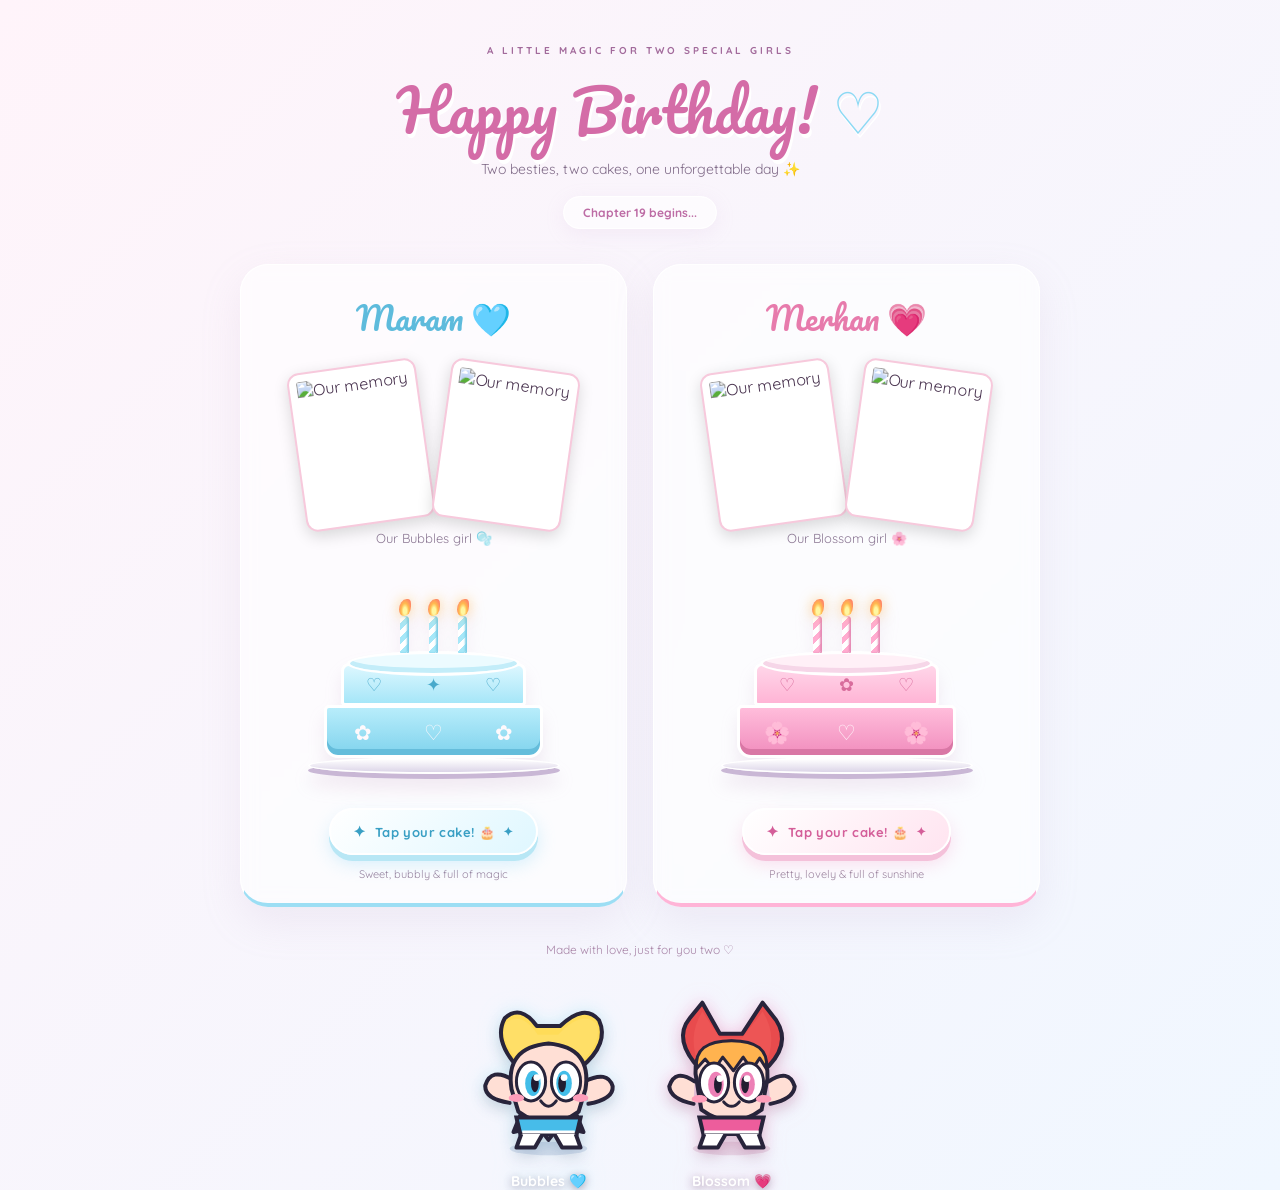
==== index.html @ f3f2b746 "Add files via upload" ====
<!DOCTYPE html>
<html lang="en">
<head>
    <meta charset="UTF-8">
    <meta name="viewport" content="width=device-width, initial-scale=1.0">

    <title>Maram & Merhan | Birthday 19</title>

    <link rel="stylesheet" href="style.css">
    <script src="new.js" defer></script>
</head>

<body>


    <div class="ambient-background" id="ambientBackground"></div>

    <main class="page">

        <header class="heading">
            <p class="small-title">A LITTLE MAGIC FOR TWO SPECIAL GIRLS</p>

            <h1>Happy Birthday! <span>♡</span></h1>

            <p class="subtitle">
                Two besties, two cakes, one unforgettable day ✨
            </p>

            <div class="age">Chapter 19 begins...</div>
                                            

</div>
        </header>

        <section class="birthday-girls">

            <!-- MARAM -->
            <article class="girl-card maram-card">


                <div class="girl-name">
                    Maram <span>🩵</span>
                </div>
                <br>
                                    <div class="cake-photo-section">

    <img src="images/IMG_20250909_205430.jpg"
         class="memory-photo photo-left"
         alt="Our memory">

    <!-- حطي هنا كود بوكس التورتة الأول -->

    <img src="images/WhatsApp Image 2026-10-30 at 3.45.13 AM.jpeg"
         class="memory-photo photo-right"
         alt="Our memory">

</div>

                <p class="character">Our Bubbles girl 🫧</p>

                <button
                    class="cake-button"
                    id="maramCake"
                    type="button"
                    aria-label="Open Maram's birthday page">

                    <div class="cake-scene blue-cake">

                        <div class="candles">
                            <span class="candle"><i></i></span>
                            <span class="candle"><i></i></span>
                            <span class="candle"><i></i></span>
                        </div>

                        <div class="cake-top"></div>

                        <div class="cake-layer layer-top">
                            <span>♡</span>
                            <span>✦</span>
                            <span>♡</span>
                        </div>

                        <div class="cake-layer layer-bottom">
                            <span>✿</span>
                            <span>♡</span>
                            <span>✿</span>
                        </div>

                        <div class="cake-plate"></div>

                    </div>

                    <span class="tap-text">Tap your cake! 🎂</span>

                </button>

                <p class="card-caption">
                    Sweet, bubbly & full of magic
                </p>

            </article>


            <!-- MERHAN -->
            <article class="girl-card merhan-card">

                <div class="girl-name">
                    Merhan <span>💗</span>
                </div><br>
                                                    <div class="cake-photo-section">

    <img src="images/WhatsApp Image 2026-10-30 at 3.45.12 AM.jpeg"
         class="memory-photo photo-left"
         alt="Our memory">

    <!-- حطي هنا كود بوكس التورتة الأول -->

    <img src="images/IMG-20250826-WA0435.jpg"
         class="memory-photo photo-right"
         alt="Our memory">

</div>

                <p class="character">Our Blossom girl 🌸</p>

                <button
                    class="cake-button"
                    id="merhanCake"
                    type="button"
                    aria-label="Open Merhan's birthday page">

                    <div class="cake-scene pink-cake">

                        <div class="candles">
                            <span class="candle"><i></i></span>
                            <span class="candle"><i></i></span>
                            <span class="candle"><i></i></span>
                        </div>

                        <div class="cake-top"></div>

                        <div class="cake-layer layer-top">
                            <span>♡</span>
                            <span>✿</span>
                            <span>♡</span>
                        </div>

                        <div class="cake-layer layer-bottom">
                            <span>🌸</span>
                            <span>♡</span>
                            <span>🌸</span>
                        </div>

                        <div class="cake-plate"></div>

                    </div>

                    <span class="tap-text">Tap your cake! 🎂</span>

                </button>

                <p class="card-caption">
                    Pretty, lovely & full of sunshine
                </p>

            </article>

        </section>

        <p class="bottom-note">
            Made with love, just for you two ♡
        </p>

    </main>
    <div class="characters-stage" id="charactersStage">

    <!-- Bubbles for Maram -->
    <div class="character-drawing bubbles-character" id="bubblesCharacter">
        <svg viewBox="0 0 160 180" role="img" aria-label="Cute blue cartoon girl">
            <ellipse cx="80" cy="160" rx="40" ry="7" fill="#315f9b" opacity=".15"/>
            <path d="M48 76 Q23 48 35 26 Q51 11 68 34 L92 34 Q117 10 132 28 Q143 52 113 77"
                  fill="#ffdc58" stroke="#28243b" stroke-width="4" stroke-linejoin="round"/>
            <path d="M49 70 Q27 44 37 30 Q53 19 69 43 L90 43 Q113 18 129 31 Q137 49 112 73"
                  fill="#ffdf67"/>
            <path d="M43 89 Q21 76 15 95 Q14 109 40 113 M117 91 Q141 79 146 96 Q147 109 121 114"
                  fill="#ffdfd5" stroke="#28243b" stroke-width="4" stroke-linecap="round"/>
            <path d="M55 116 L44 143 L69 137 L80 151 L91 137 L116 143 L105 116"
                  fill="#fff" stroke="#28243b" stroke-width="4" stroke-linejoin="round"/>
            <path d="M42 99 Q35 56 80 52 Q125 56 118 99 L111 122 Q80 145 49 122Z"
                  fill="#ffdfd5" stroke="#28243b" stroke-width="4"/>
            <ellipse cx="62" cy="91" rx="15" ry="20" fill="#fff" stroke="#28243b" stroke-width="3"/>
            <ellipse cx="98" cy="91" rx="15" ry="20" fill="#fff" stroke="#28243b" stroke-width="3"/>
            <ellipse cx="64" cy="93" rx="8" ry="13" fill="#42bde8"/>
            <ellipse cx="96" cy="93" rx="8" ry="13" fill="#42bde8"/>
            <ellipse cx="66" cy="93" rx="4" ry="9" fill="#211d31"/>
            <ellipse cx="94" cy="93" rx="4" ry="9" fill="#211d31"/>
            <circle cx="68" cy="87" r="3.5" fill="#fff"/>
            <circle cx="96" cy="87" r="3.5" fill="#fff"/>
            <ellipse cx="47" cy="108" rx="8" ry="4" fill="#ff9dba"/>
            <ellipse cx="113" cy="108" rx="8" ry="4" fill="#ff9dba"/>
            <path d="M72 111 Q80 122 88 111" fill="none" stroke="#28243b" stroke-width="3" stroke-linecap="round"/>
            <path d="M47 128 L113 128 L109 145 L51 145Z" fill="#47bce9" stroke="#28243b" stroke-width="4"/>
            <path d="M52 145 L47 159 L66 159 L74 145 M86 145 L94 159 L113 159 L108 145"
                  fill="#fff" stroke="#28243b" stroke-width="4" stroke-linejoin="round"/>
            <path d="M53 143 L107 143" stroke="#fff" stroke-width="3"/>
        </svg>
        <span class="character-label">Bubbles 🩵</span>
    </div>

    <!-- Blossom for Merhan -->
    <div class="character-drawing blossom-character" id="blossomCharacter">
        <svg viewBox="0 0 160 180" role="img" aria-label="Cute pink cartoon girl">
            <ellipse cx="80" cy="160" rx="40" ry="7" fill="#a43c76" opacity=".15"/>
            <path d="M48 79 Q19 48 37 26 L50 10 L68 42 L91 42 L112 10 L126 28 Q143 54 112 81"
                  fill="#e84b4d" stroke="#28243b" stroke-width="4" stroke-linejoin="round"/>
            <path d="M48 78 Q33 46 50 19 L68 46 L91 46 L112 19 Q130 48 112 78"
                  fill="#ed5555"/>
            <path d="M42 91 Q22 77 16 96 Q17 109 41 114 M118 91 Q139 77 145 96 Q144 109 120 114"
                  fill="#ffdfd5" stroke="#28243b" stroke-width="4" stroke-linecap="round"/>
            <path d="M43 83 Q41 52 80 50 Q119 52 117 88 L111 120 Q80 143 49 120Z"
                  fill="#ffdfd5" stroke="#28243b" stroke-width="4"/>
            <path d="M44 78 Q41 49 80 49 Q119 49 116 78 L109 67 L101 79 L92 66 L82 80 L71 66 L62 79 L53 68Z"
                  fill="#ffb34f" stroke="#28243b" stroke-width="3" stroke-linejoin="round"/>
            <ellipse cx="62" cy="92" rx="15" ry="20" fill="#fff" stroke="#28243b" stroke-width="3"/>
            <ellipse cx="98" cy="92" rx="15" ry="20" fill="#fff" stroke="#28243b" stroke-width="3"/>
            <ellipse cx="64" cy="94" rx="8" ry="13" fill="#ed80b6"/>
            <ellipse cx="96" cy="94" rx="8" ry="13" fill="#ed80b6"/>
            <ellipse cx="66" cy="94" rx="4" ry="9" fill="#211d31"/>
            <ellipse cx="94" cy="94" rx="4" ry="9" fill="#211d31"/>
            <circle cx="68" cy="88" r="3.5" fill="#fff"/>
            <circle cx="96" cy="88" r="3.5" fill="#fff"/>
            <ellipse cx="47" cy="109" rx="8" ry="4" fill="#ff9dba"/>
            <ellipse cx="113" cy="109" rx="8" ry="4" fill="#ff9dba"/>
            <path d="M72 112 Q80 121 88 112" fill="none" stroke="#28243b" stroke-width="3" stroke-linecap="round"/>
            <path d="M47 128 L113 128 L109 145 L51 145Z" fill="#ed5d9c" stroke="#28243b" stroke-width="4"/>
            <path d="M52 145 L47 159 L66 159 L74 145 M86 145 L94 159 L113 159 L108 145"
                  fill="#fff" stroke="#28243b" stroke-width="4" stroke-linejoin="round"/>
            <path d="M52 143 L108 143" stroke="#fff" stroke-width="3"/>
        </svg>
        <span class="character-label">Blossom 💗</span>


</body>
</html>
---- style.css ----
@import url('https://fonts.googleapis.com/css2?family=Quicksand:wght@400;500;600;700&family=Pacifico&display=swap');

:root {
    --blue: #8bd9f4;
    --pink: #ff9fcb;
    --dark: #49334f;
}

* {
    box-sizing: border-box;
    margin: 0;
    padding: 0;
}

html {
    min-height: 100%;
}

body {
    min-height: 100vh;
    font-family: 'Quicksand', sans-serif;
    color: var(--dark);
    overflow-x: hidden;
    background: linear-gradient(135deg, #fff4fa, #f0f7ff, #fff8e9, #fceeff);
    background-size: 300% 300%;
    animation: backgroundFlow 14s ease infinite;
}

button {
    font: inherit;
}

.ambient-background {
    position: fixed;
    inset: 0;
    width: 100%;
    height: 100%;
    overflow: hidden;
    pointer-events: none;
    z-index: 0;
}

.decoration {
    position: absolute;
    top: 110%;
    left: 0;
    user-select: none;
    line-height: 1;
    opacity: 0;
    animation: floatUp linear infinite;
    will-change: transform, opacity;
}

.page {
    position: relative;
    z-index: 1;
    width: min(100% - 32px, 1000px);
    min-height: 100vh;
    margin: auto;
    padding: 44px 0 24px;
    text-align: center;
}

.heading {
    margin-bottom: 35px;
}

.small-title {
    color: #a26a9b;
    font-size: 10px;
    font-weight: 700;
    letter-spacing: 3px;
    margin-bottom: 13px;
}

h1 {
    font-family: 'Pacifico', cursive;
    font-size: clamp(34px, 6vw, 58px);
    font-weight: 400;
    line-height: 1.35;
    color: #d46ca7;
    text-shadow: 2px 4px 0 #ffffff;
}

h1 span {
    color: #8bd9f4;
}

.subtitle {
    margin-top: 12px;
    color: #816c89;
    font-size: 14px;
}

.age {
    display: inline-block;
    margin-top: 18px;
    padding: 8px 19px;
    border: 1px solid #ffffff;
    border-radius: 30px;
    background: #ffffff9c;
    color: #bd6ca5;
    font-size: 12px;
    font-weight: 700;
    box-shadow: 0 5px 20px #c9a4d522;
}

.birthday-girls {
    display: grid;
    grid-template-columns: repeat(2, minmax(0, 1fr));
    gap: 26px;
    max-width: 800px;
    margin: 0 auto;
}

.girl-card {
    position: relative;
    padding: 24px 12px 22px;
    border: 1px solid #ffffff;
    border-radius: 28px;
    background: #ffffff9c;
    box-shadow: 0 15px 40px #bda4c326;
    backdrop-filter: blur(8px);
    transition: transform 0.3s ease, box-shadow 0.3s ease;
    animation: cardAppear 0.8s both;
}

.girl-card:nth-child(2) {
    animation-delay: 0.2s;
}

.girl-card:hover {
    transform: translateY(-6px);
    box-shadow: 0 20px 45px #bda4c33d;
}

.maram-card {
    border-bottom: 4px solid #9cdef4;
}

.merhan-card {
    border-bottom: 4px solid #ffb4d7;
}

.girl-name {
    font-family: 'Pacifico', cursive;
    font-size: 32px;
    color: #5ebbdc;
}

.merhan-card .girl-name {
    color: #e77bac;
}

.character {
    margin-top: 5px;
    font-size: 13px;
    color: #8c7894;
}

.cake-button {
    display: block;
    width: 100%;
    margin: 18px auto 8px;
    padding: 0;
    border: none;
    background: transparent;
    color: inherit;
    cursor: pointer;
    -webkit-tap-highlight-color: transparent;
}

.cake-scene {
    position: relative;
    width: min(100%, 280px);
    height: 230px;
    margin: auto;
    display: flex;
    flex-direction: column;
    align-items: center;
    justify-content: flex-end;
    padding-bottom: 20px;
    filter: drop-shadow(0 12px 8px #b68db525);
    animation: cakeFloat 3s ease-in-out infinite;
    transition: transform 0.25s ease;
}

.cake-button:hover .cake-scene {
    transform: scale(1.06) rotate(-2deg);
}

.cake-button:active .cake-scene {
    transform: scale(0.96);
}

.candles {
    position: relative;
    z-index: 4;
    display: flex;
    align-items: flex-end;
    gap: 20px;
    margin-bottom: -2px;
}

.candle {
    position: relative;
    width: 9px;
    height: 37px;
    border-radius: 4px 4px 1px 1px;
    background: repeating-linear-gradient(
        135deg,
        #ffffff 0 5px,
        #a6e7f8 5px 10px
    );
    box-shadow: inset -2px 0 2px #7ccde5;
}

.pink-cake .candle {
    background: repeating-linear-gradient(
        135deg,
        #ffffff 0 5px,
        #ffacd0 5px 10px
    );
    box-shadow: inset -2px 0 2px #e58bb5;
}

.candle i {
    position: absolute;
    width: 12px;
    height: 17px;
    left: -1.5px;
    top: -17px;
    border-radius: 70% 30% 60% 40%;
    background: radial-gradient(ellipse at 50% 70%, #fff7a0 0 20%, #ffb94f 45%, #ff8a65 75%);
    transform-origin: bottom center;
    animation: flameFlicker 0.55s ease-in-out infinite alternate;
    box-shadow: 0 0 13px #ffbd59a8;
}

.cake-top {
    position: relative;
    z-index: 3;
    width: 62%;
    height: 25px;
    border-radius: 50%;
    margin-bottom: -13px;
    background: #fff0f7;
    border: 3px solid #ffffff;
    box-shadow: inset 0 -5px 0 #f6d6e8;
}

.blue-cake .cake-top {
    background: #ecfbff;
    box-shadow: inset 0 -5px 0 #c3edf9;
}

.cake-layer {
    position: relative;
    z-index: 2;
    display: flex;
    align-items: center;
    justify-content: space-around;
    width: 68%;
    height: 43px;
    font-size: 18px;
    border: 3px solid #ffffff;
}

.layer-top {
    width: 66%;
    border-radius: 8px 8px 4px 4px;
    background: linear-gradient(180deg, #ffd6e9, #ffb4d5);
    color: #d86c9c;
}

.blue-cake .layer-top {
    background: linear-gradient(180deg, #dcf7ff, #a6e6f8);
    color: #48a9cb;
}

.layer-bottom {
    width: 78%;
    height: 53px;
    border-radius: 5px 5px 14px 14px;
    background: linear-gradient(180deg, #ffbddb, #f18dbd);
    color: #fff9fc;
    font-size: 21px;
    margin-top: -1px;
    box-shadow: inset 0 -6px 0 #d977a5;
}

.blue-cake .layer-bottom {
    background: linear-gradient(180deg, #b8edfb, #80d3ed);
    box-shadow: inset 0 -6px 0 #65bddb;
}

.cake-plate {
    width: 90%;
    height: 17px;
    margin-top: -1px;
    border-radius: 50%;
    background: linear-gradient(#ffffff, #dcd5e8);
    border: 2px solid #ffffff;
    box-shadow: 0 5px 0 #c9b7d5;
}

.tap-text {
    display: inline-block;
    margin-top: 8px;
    padding: 9px 16px;
    border-radius: 25px;
    background: #ffffffd9;
    color: #a76c9c;
    font-size: 12px;
    font-weight: 700;
    box-shadow: 0 4px 12px #d5b7d622;
    transition: background 0.2s ease;
}

.cake-button:hover .tap-text {
    background: #ffffff;
}

.card-caption {
    margin-top: 12px;
    color: #98839d;
    font-size: 11px;
}

.bottom-note {
    margin-top: 35px;
    color: #aa87a9;
    font-size: 12px;
}

.surprise-overlay {
    position: fixed;
    inset: 0;
    z-index: 10;
    display: flex;
    align-items: center;
    justify-content: center;
    padding: 20px;
    background: #49334f80;
    backdrop-filter: blur(8px);
    opacity: 0;
    visibility: hidden;
    transition: opacity 0.3s ease, visibility 0.3s ease;
}

.surprise-overlay.active {
    opacity: 1;
    visibility: visible;
}

.surprise-card {
    position: relative;
    width: min(100%, 460px);
    padding: 40px 25px 30px;
    border: 3px solid #ffffff;
    border-radius: 30px;
    background: linear-gradient(145deg, #fffafd, #f5f5ff);
    text-align: center;
    box-shadow: 0 20px 70px #34203c45;
    transform: translateY(25px) scale(0.92);
    transition: transform 0.35s ease;
}

.surprise-overlay.active .surprise-card {
    transform: translateY(0) scale(1);
}

.close-button {
    position: absolute;
    top: 12px;
    right: 16px;
    width: 34px;
    height: 34px;
    border: none;
    border-radius: 50%;
    background: #f4e5f3;
    color: #805c83;
    font-size: 25px;
    cursor: pointer;
}

.surprise-decoration {
    margin-bottom: 14px;
    font-size: 38px;
    animation: decorationBounce 1.6s ease-in-out infinite;
}

.surprise-label {
    color: #b18aaf;
    font-size: 10px;
    letter-spacing: 2px;
    font-weight: 700;
}

.surprise-card h2 {
    margin: 12px 0;
    color: #d46ca7;
    font-family: 'Pacifico', cursive;
    font-size: clamp(27px, 6vw, 37px);
    font-weight: 400;
}

.surprise-message {
    margin: 0 auto;
    max-width: 340px;
    color: #786781;
    font-size: 14px;
    line-height: 1.9;
    white-space: pre-line;
}

.surprise-hearts {
    margin: 20px 0;
    color: #ed91c2;
    letter-spacing: 7px;
    animation: heartPulse 1.5s ease-in-out infinite;
}

.music-button {
    border: none;
    border-radius: 30px;
    padding: 13px 20px;
    background: linear-gradient(135deg, #f4a6d0, #b8dff9);
    color: #ffffff;
    font-weight: 700;
    cursor: pointer;
    box-shadow: 0 6px 16px #d3a9d53d;
    transition: transform 0.2s ease;
}

.music-button:hover {
    transform: translateY(-2px);
}

@keyframes backgroundFlow {
    0%, 100% { background-position: 0% 50%; }
    50% { background-position: 100% 50%; }
}

@keyframes floatUp {
    0% {
        transform: translate3d(0, 0, 0) rotate(0deg);
        opacity: 0;
    }
    10% { opacity: 0.85; }
    50% { transform: translate3d(35px, -60vh, 0) rotate(160deg); }
    90% { opacity: 0.8; }
    100% {
        transform: translate3d(-25px, -125vh, 0) rotate(320deg);
        opacity: 0;
    }
}

@keyframes cakeFloat {
    0%, 100% { transform: translateY(0); }
    50% { transform: translateY(-8px); }
}

@keyframes flameFlicker {
    from { transform: rotate(-7deg) scale(1); }
    to { transform: rotate(8deg) scale(0.9, 1.08); }
}

@keyframes cardAppear {
    from { opacity: 0; transform: translateY(25px); }
    to { opacity: 1; transform: translateY(0); }
}

@keyframes decorationBounce {
    0%, 100% { transform: translateY(0) rotate(-3deg); }
    50% { transform: translateY(-7px) rotate(3deg); }
}

@keyframes heartPulse {
    0%, 100% { transform: scale(1); }
    50% { transform: scale(1.08); }
}

@media (max-width: 600px) {
    .page {
        width: min(100% - 20px, 420px);
        padding-top: 32px;
    }

    .heading {
        margin-bottom: 24px;
    }

    .small-title {
        font-size: 8px;
        letter-spacing: 1.5px;
    }

    .subtitle {
        font-size: 12px;
        line-height: 1.7;
    }

    .birthday-girls {
        gap: 12px;
    }

    .girl-card {
        padding: 19px 6px 18px;
        border-radius: 21px;
    }

    .girl-name {
        font-size: clamp(21px, 5vw, 29px);
    }

    .character {
        font-size: 10px;
    }

    .cake-scene {
        height: 180px;
        padding-bottom: 15px;
    }

    .candles {
        gap: 13px;
    }

    .candle {
        height: 29px;
        width: 7px;
    }

    .candle i {
        width: 10px;
        height: 14px;
        top: -14px;
    }

    .cake-top {
        height: 19px;
        margin-bottom: -10px;
    }

    .cake-layer {
        height: 34px;
        font-size: 14px;
    }

    .layer-bottom {
        height: 43px;
        font-size: 17px;
    }

    .cake-plate {
        height: 13px;
    }

    .tap-text {
        padding: 8px 7px;
        font-size: 10px;
    }

    .card-caption {
        font-size: 9px;
        line-height: 1.5;
    }

    .bottom-note {
        margin-top: 25px;
    }

    .surprise-card {
        padding: 38px 18px 25px;
    }

    .surprise-message {
        font-size: 13px;
    }
}

@media (prefers-reduced-motion: reduce) {
    *, *::before, *::after {
        animation-duration: 0.01ms !important;
        animation-iteration-count: 1 !important;
        scroll-behavior: auto !important;
    }
}

/* Animated cartoon characters */

.characters-stage {
    position: relative;
    z-index: 3;
    display: flex;
    align-items: center;
    justify-content: center;
    gap: 8px;
    width: 100%;
    margin: 12px auto 0;
}

.character-drawing {
    display: flex;
    flex-direction: column;
    align-items: center;
    width: 32%;
    max-width: 175px;
    min-width: 0;
    transform-origin: center bottom;
    animation: characterFly 2.4s ease-in-out infinite;
}

.character-drawing svg {
    display: block;
    width: 100%;
    max-height: 175px;
    overflow: visible;
    filter: drop-shadow(0 7px 7px #2c173222);
}

.character-label {
    margin-top: 4px;
    font-size: clamp(10px, 2.5vw, 14px);
    font-weight: 700;
    color: white;
    text-shadow: 0 2px 8px #36204766;
}

.blossom-character {
    animation-delay: -.8s;
}

.kitty-character {
    animation-delay: -.4s;
}

.character-drawing svg path,
.character-drawing svg ellipse {
    vector-effect: non-scaling-stroke;
}

.character-drawing:hover {
    animation: characterJump .55s ease-in-out;
}

.characters-stage .bubbles-character {
    filter: drop-shadow(0 0 9px #b6f0ff88);
}

.characters-stage .blossom-character {
    filter: drop-shadow(0 0 9px #ffadd588);
}

.characters-stage .kitty-character {
    filter: drop-shadow(0 0 9px #ffc3e288);
}

@keyframes characterFly {
    0%, 100% {
        transform: translateY(0) rotate(-3deg);
    }
    50% {
        transform: translateY(-13px) rotate(3deg);
    }
}

@keyframes characterJump {
    0%, 100% { transform: translateY(0) scale(1); }
    45% { transform: translateY(-20px) scale(1.06); }
}

@media (max-width: 480px) {
    .characters-stage {
        gap: 3px;
    }

    .character-drawing {
        width: 33%;
    }

    .character-drawing svg {
        max-height: 125px;
    }
}

/* Cute animated Tap Your Cake button */

.tap-text {
    position: relative;
    display: inline-flex;
    align-items: center;
    justify-content: center;
    gap: 8px;
    margin-top: 14px;
    padding: 12px 22px;
    border: 2px solid #ffffff;
    border-radius: 50px;
    background: linear-gradient(135deg, #ffffff, #fce8f5);
    color: #c45c9c;
    font-family: 'Quicksand', sans-serif;
    font-size: 13px;
    font-weight: 700;
    letter-spacing: .4px;
    box-shadow:
        0 6px 0 #e8c9e0,
        0 9px 18px #d7a7d955;
    cursor: pointer;
    animation: tapButtonFloat 2s ease-in-out infinite;
    transition: background .3s, box-shadow .3s;
}

.maram-card .tap-text {
    background: linear-gradient(135deg, #ffffff, #dff7ff);
    color: #399fc4;
    box-shadow:
        0 6px 0 #b8e7f5,
        0 9px 18px #83d5f455;
}

.merhan-card .tap-text {
    background: linear-gradient(135deg, #ffffff, #ffe4f0);
    color: #d45e99;
    box-shadow:
        0 6px 0 #f4c1da,
        0 9px 18px #f3a3ca55;
}

.tap-text::before {
    content: "✦";
    font-size: 15px;
    animation: tapSparkle 1.2s ease-in-out infinite;
}

.tap-text::after {
    content: "✦";
    font-size: 12px;
    animation: tapSparkle 1.2s .6s ease-in-out infinite;
}

.cake-button:hover .tap-text {
    transform: translateY(-3px);
    filter: brightness(1.04);
}

.cake-button:active .tap-text {
    transform: translateY(3px);
    box-shadow: none;
}

@keyframes tapButtonFloat {
    0%, 100% {
        translate: 0 0;
    }
    50% {
        translate: 0 -4px;
    }
}

@keyframes tapSparkle {
    0%, 100% {
        opacity: .45;
        transform: scale(.8) rotate(0deg);
    }
    50% {
        opacity: 1;
        transform: scale(1.25) rotate(25deg);
    }
}

@media (prefers-reduced-motion: reduce) {
    .tap-text,
    .tap-text::before,
    .tap-text::after {
        animation: none;
    }
}

.birthday-surprise {
    text-align: center;
    padding: 20px 10px;
    overflow: hidden;
    color: #75516e;
}

.birthday-hero {
    font-size: 90px;
    margin: 15px auto;
    animation: heroFloat 2s ease-in-out infinite;
}

.birthday-cake {
    width: 180px;
    margin: 40px auto 25px;
    position: relative;
    transition: transform .7s ease;
}

.cake-icing {
    height: 18px;
    background: #fff4fc;
    border-radius: 50%;
    border: 3px solid #eaa3d0;
    position: relative;
    z-index: 2;
}

.cake-body {
    height: 55px;
    background: linear-gradient(#ffb8dd, #f17bb9);
    border: 3px solid #d85c9e;
    border-radius: 8px 8px 15px 15px;
    color: white;
    font-size: 25px;
    display: flex;
    align-items: center;
    justify-content: space-around;
}

.cake-bottom {
    height: 12px;
    background: #fff1fa;
    border: 3px solid #d85c9e;
    border-radius: 50%;
    margin-top: -3px;
}

.candle-row {
    display: flex;
    justify-content: center;
    gap: 22px;
    height: 43px;
    align-items: flex-end;
}

.birthday-candle {
    width: 8px;
    height: 30px;
    background: repeating-linear-gradient(
        45deg, #fff 0 5px, #f5a0cd 5px 10px
    );
    border-radius: 3px 3px 0 0;
    position: relative;
}

.birthday-candle i {
    position: absolute;
    width: 12px;
    height: 17px;
    background: #ffb52e;
    border-radius: 50% 50% 45% 45%;
    top: -19px;
    left: -2px;
    box-shadow: 0 0 12px #ffca54;
    animation: flameDance .4s infinite alternate;
}

.birthday-surprise.is-blown .birthday-candle i {
    opacity: 0;
    transform: scale(.1) translateY(-10px);
    transition: .4s;
}

.birthday-start {
    border: none;
    padding: 15px 22px;
    border-radius: 40px;
    color: white;
    background: linear-gradient(135deg, #ed79b5, #bd76db);
    box-shadow: 0 6px 0 #c35c9a, 0 10px 25px #e9a2d755;
    font-weight: bold;
    font-size: 15px;
    cursor: pointer;
    transition: .25s;
}

.birthday-start:hover {
    transform: translateY(-3px);
}

.birthday-start:disabled {
    opacity: .7;
    cursor: default;
}

.birthday-hint {
    font-size: 14px;
}

.birthday-message {
    opacity: 0;
    max-height: 0;
    overflow: hidden;
    transform: translateY(20px);
    transition: opacity .8s, transform .8s, max-height .8s;
}

.birthday-surprise.show-message .birthday-message {
    opacity: 1;
    max-height: 350px;
    transform: translateY(0);
}

.birthday-message h2 {
    color: #d94d98;
    line-height: 1.6;
}

.birthday-message p {
    line-height: 1.9;
}

.birthday-surprise.show-message .birthday-hero {
    animation: birthdayDance .7s ease-in-out 3;
}

.birthday-surprise.is-blown .birthday-cake {
    animation: cakeCelebrate .7s ease;
}

.birthday-surprise.is-blown .party-lights {
    animation: sparkleParty .6s ease-in-out 5;
}

@keyframes heroFloat {
    0%, 100% { transform: translateY(0); }
    50% { transform: translateY(-10px); }
}

@keyframes flameDance {
    from { transform: rotate(-5deg) scale(.95); }
    to { transform: rotate(5deg) scale(1.08); }
}

@keyframes birthdayDance {
    0%, 100% { transform: translateY(0) rotate(0); }
    50% { transform: translateY(-18px) rotate(7deg); }
}

@keyframes cakeCelebrate {
    50% { transform: scale(1.08) rotate(-3deg); }
}

@keyframes sparkleParty {
    50% { transform: scale(1.2); opacity: .5; }
}

@media (prefers-reduced-motion: reduce) {
    .birthday-hero,
    .birthday-candle i {
        animation: none;
    }
}
/* Photo gallery */
.photo-gallery {
    display: flex;
    justify-content: center;
    align-items: center;
    flex-wrap: wrap;
    gap: 20px;
    padding: 20px;
}

/* Photo frames */
.memory-photo {
    width: 130px;
    height: 160px;
    object-fit: cover;
    padding: 7px;
    background: white;
    border: 2px solid #f7c9dc;
    border-radius: 12px;
    box-shadow: 0 5px 15px rgba(0, 0, 0, 0.15);
    transition: transform 0.3s ease;
}

/* Hover animation */
.memory-photo:hover {
    transform: scale(1.08) rotate(0deg);
    z-index: 5;
}

/* Bubbles theme */
.bubbles-gallery .memory-photo {
    border-color: #a9dcff;
    box-shadow: 0 5px 15px rgba(100, 180, 255, 0.25);
}

/* Blossom theme */
.blossom-gallery .memory-photo {
    border-color: #ffb6d0;
    box-shadow: 0 5px 15px rgba(255, 120, 170, 0.25);
}

/* Cake box photo positions */
.cake-photo-section {
    position: relative;
    display: flex;
    justify-content: center;
    align-items: center;
    gap: 15px;
    flex-wrap: wrap;
}

.cake-photo-section .photo-left {
    transform: rotate(-8deg);
}

.cake-photo-section .photo-right {
    transform: rotate(8deg);
}

/* Mobile */
@media (max-width: 600px) {
    .memory-photo {
        width: 90px;
        height: 115px;
    }

    .photo-gallery {
        gap: 10px;
        padding: 10px;
    }
}
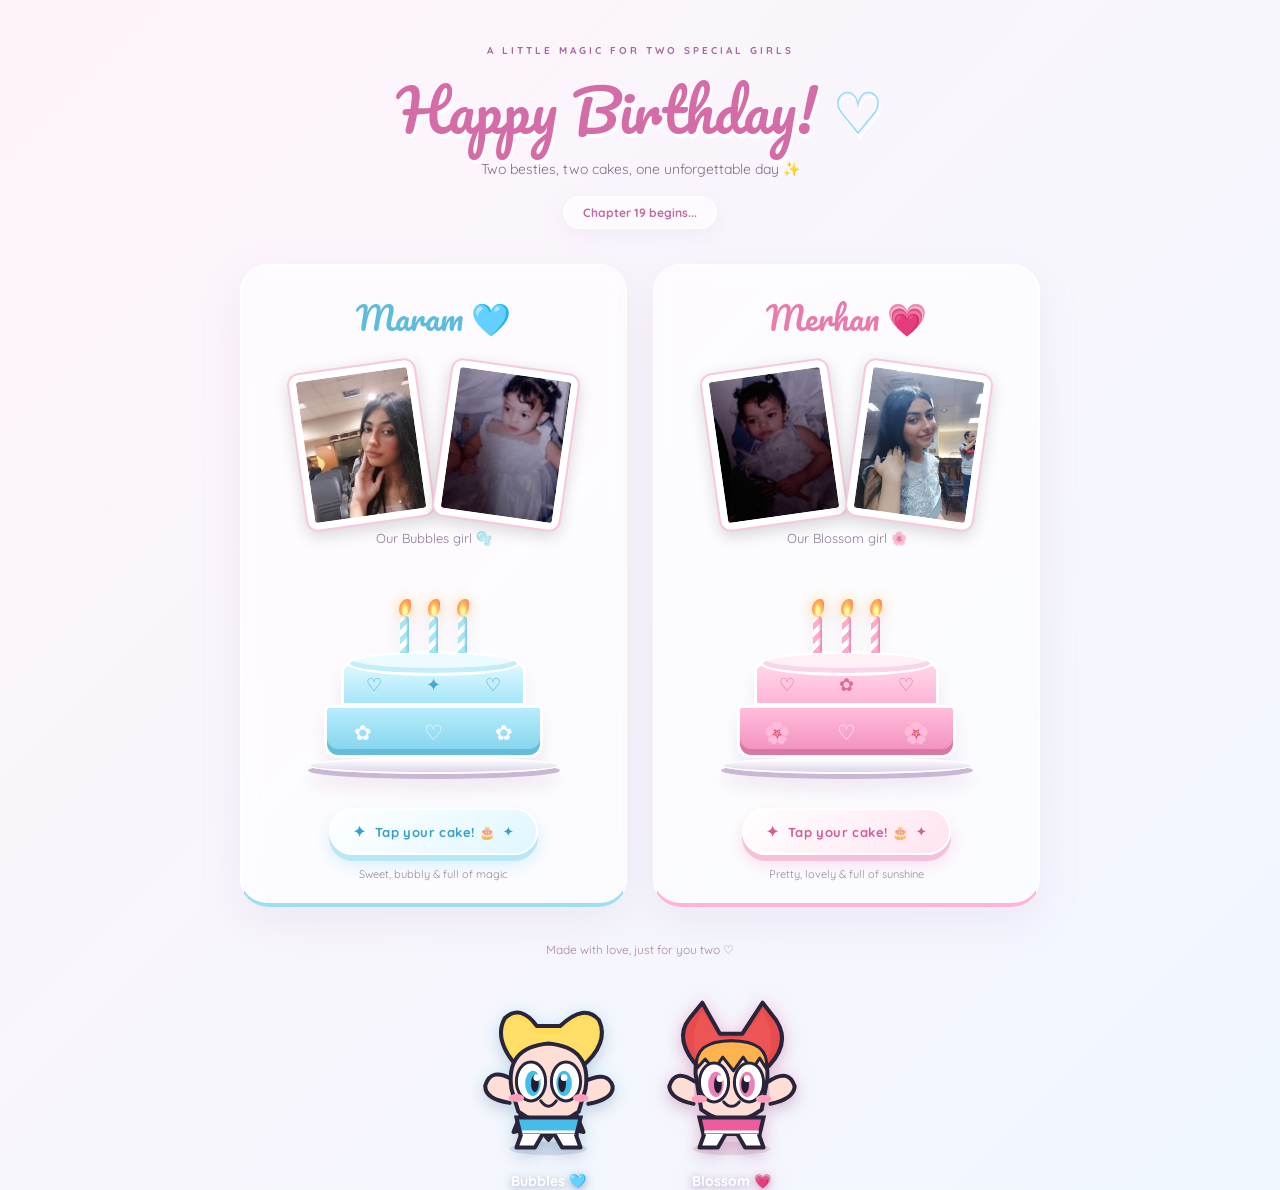
==== commit 902910ef: "Add files via upload" ====
--- a/index.html
+++ b/index.html
@@ -45,13 +45,13 @@
                 <br>
                                     <div class="cake-photo-section">
 
-    <img src="images/IMG_20250909_205430.jpg"
+    <img src="IMG_20250909_205430.jpg"
          class="memory-photo photo-left"
          alt="Our memory">
 
     <!-- حطي هنا كود بوكس التورتة الأول -->
 
-    <img src="images/WhatsApp Image 2026-10-30 at 3.45.13 AM.jpeg"
+    <img src="WhatsApp Image 2026-10-30 at 3.45.13 AM.jpeg"
          class="memory-photo photo-right"
          alt="Our memory">
 
@@ -110,13 +110,13 @@
                 </div><br>
                                                     <div class="cake-photo-section">
 
-    <img src="images/WhatsApp Image 2026-10-30 at 3.45.12 AM.jpeg"
+    <img src="WhatsApp Image 2026-10-30 at 3.45.12 AM.jpeg"
          class="memory-photo photo-left"
          alt="Our memory">
 
     <!-- حطي هنا كود بوكس التورتة الأول -->
 
-    <img src="images/IMG-20250826-WA0435.jpg"
+    <img src="IMG-20250826-WA0435.jpg"
          class="memory-photo photo-right"
          alt="Our memory">
 
